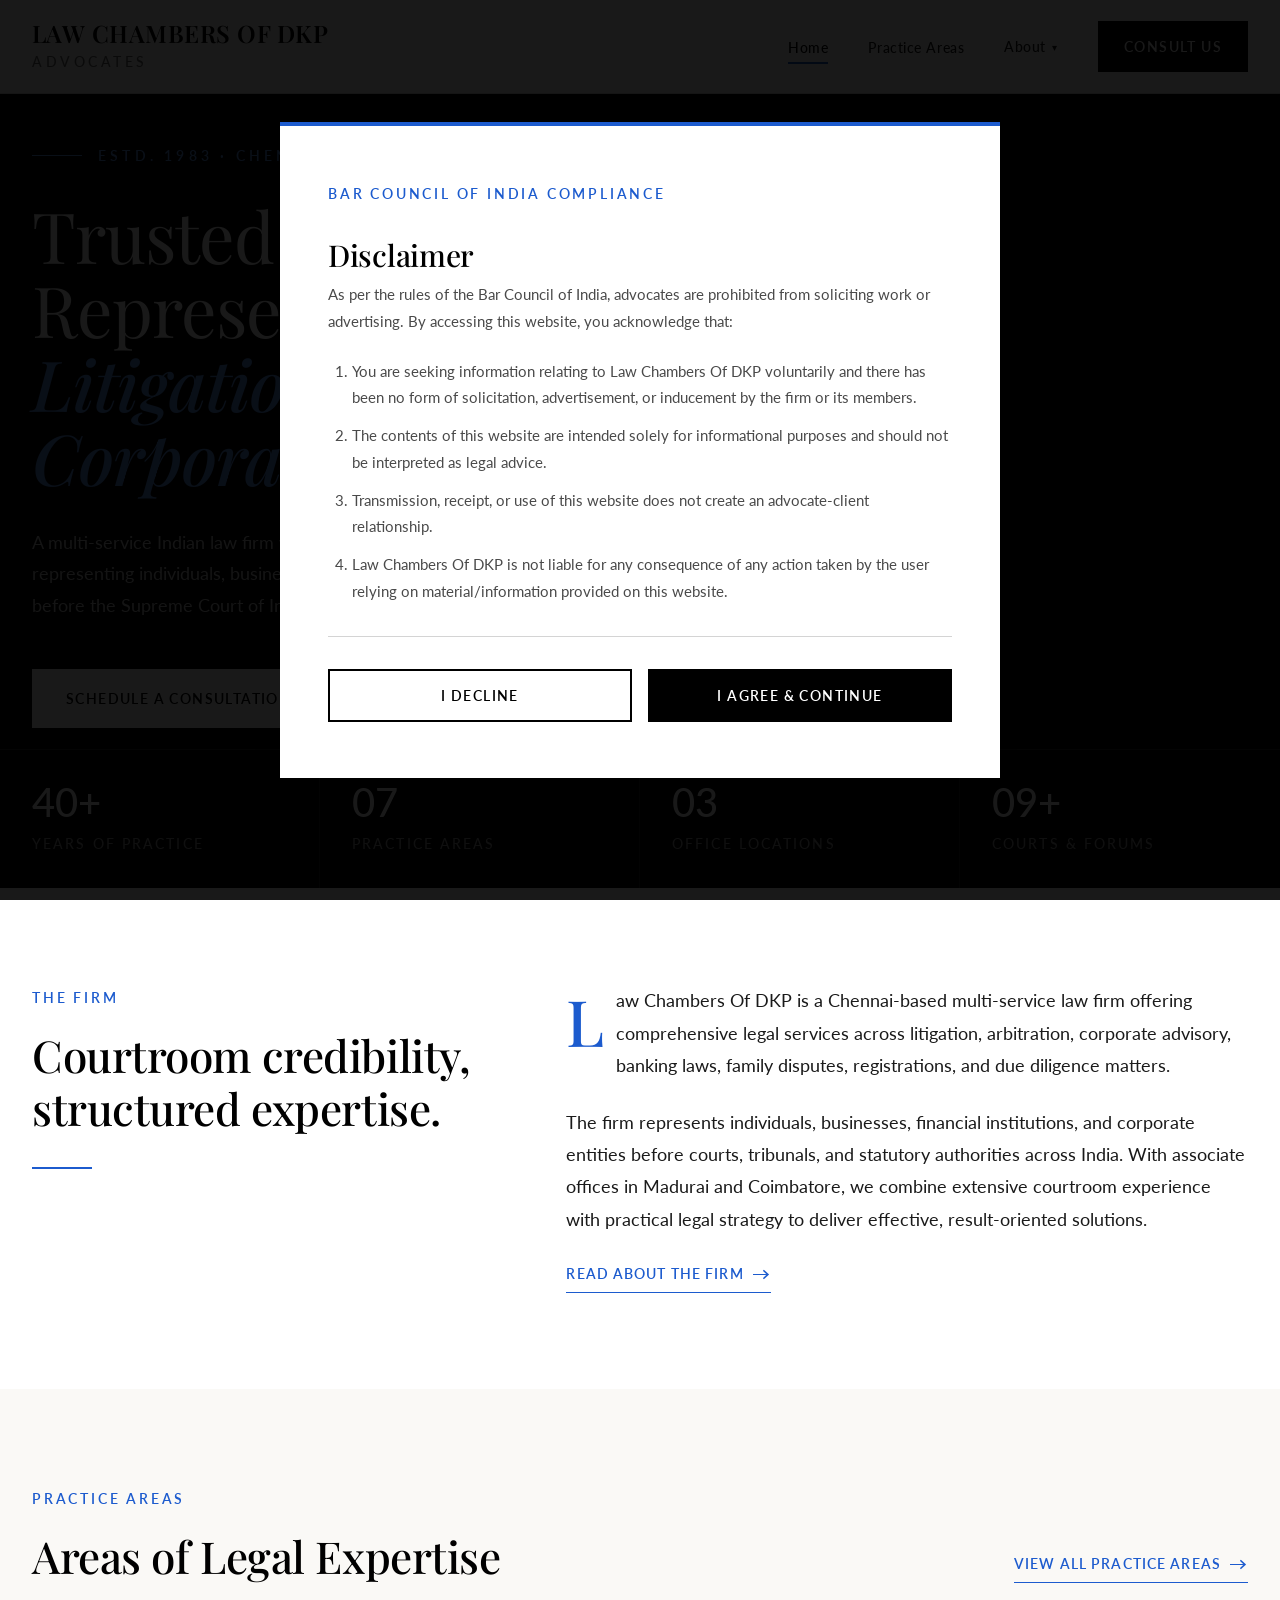
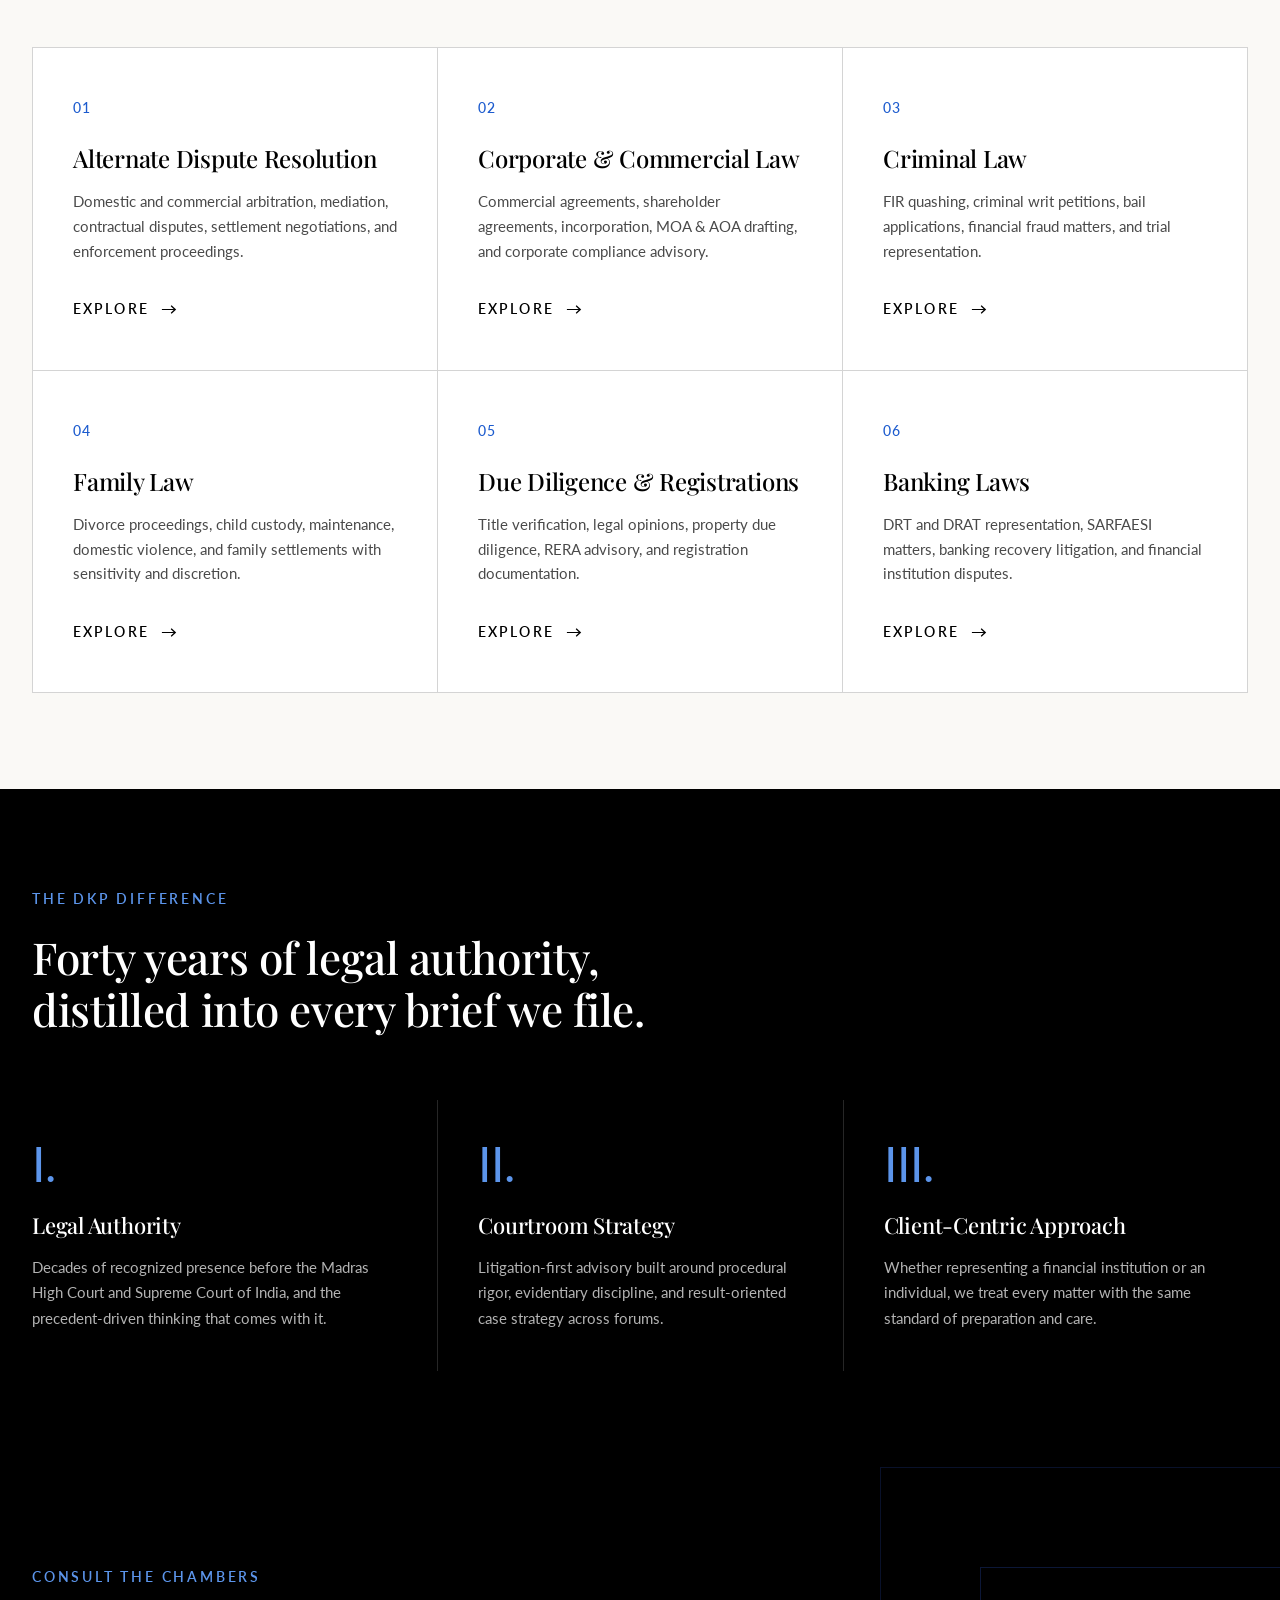
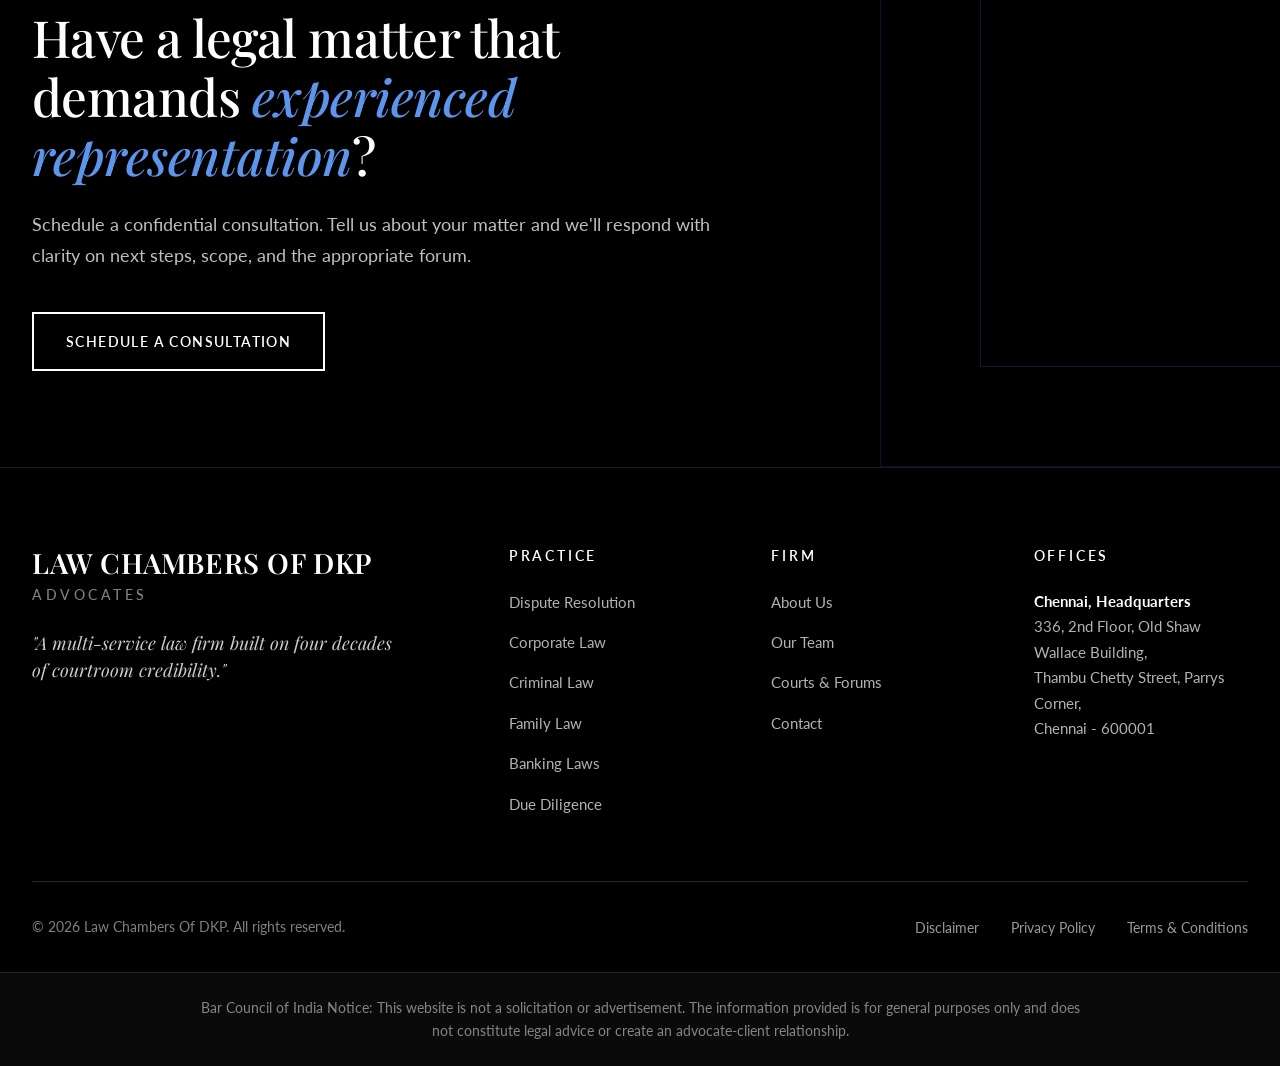
==== website/index.html @ 6772681c "Initial commit: Law Chambers of DKP website Static multi-page site (Royal Blue theme), fully respons" ====
<!DOCTYPE html>
<html lang="en">
<head>
  <meta charset="UTF-8" />
  <meta name="viewport" content="width=device-width, initial-scale=1.0" />
  <title>Law Chambers Of DKP | Trusted Legal Representation Across India</title>
  <meta name="description" content="Law Chambers Of DKP is a Chennai-based multi-service law firm providing strategic legal representation across litigation, arbitration, corporate advisory, criminal, banking, and family law matters." />
  <meta name="keywords" content="law firm in Chennai, arbitration lawyers Chennai, corporate lawyers Chennai, criminal advocates Chennai, banking law firm Tamil Nadu, due diligence lawyers Chennai" />

  <link rel="preconnect" href="https://fonts.googleapis.com" />
  <link rel="preconnect" href="https://fonts.gstatic.com" crossorigin />
  <link href="https://fonts.googleapis.com/css2?family=Playfair+Display:ital,wght@0,400;0,500;0,600;0,700;0,800;0,900;1,400;1,500;1,600&family=Lato:ital,wght@0,300;0,400;0,700;0,900;1,400&display=swap" rel="stylesheet" />

  <link rel="stylesheet" href="assets/css/styles.css" />
</head>
<body>

  <!-- ===== DISCLAIMER MODAL ===== -->
  <div class="disclaimer-overlay">
    <div class="disclaimer-modal">
      <div class="disclaimer-modal-subtitle">Bar Council of India Compliance</div>
      <h2>Disclaimer</h2>
      <p>As per the rules of the Bar Council of India, advocates are prohibited from soliciting work or advertising. By accessing this website, you acknowledge that:</p>
      <ol>
        <li>You are seeking information relating to Law Chambers Of DKP voluntarily and there has been no form of solicitation, advertisement, or inducement by the firm or its members.</li>
        <li>The contents of this website are intended solely for informational purposes and should not be interpreted as legal advice.</li>
        <li>Transmission, receipt, or use of this website does not create an advocate-client relationship.</li>
        <li>Law Chambers Of DKP is not liable for any consequence of any action taken by the user relying on material/information provided on this website.</li>
      </ol>
      <div class="disclaimer-actions">
        <button type="button" class="btn btn-outline disclaimer-decline">I Decline</button>
        <button type="button" class="btn disclaimer-accept">I Agree & Continue</button>
      </div>
    </div>
  </div>

  <!-- ===== HEADER ===== -->
  <header class="site-header">
    <nav class="nav-container">
      <a href="index.html" class="logo">
        <span class="logo-mark">Law Chambers Of DKP</span>
        <span class="logo-sub">Advocates</span>
      </a>
      <button class="menu-toggle" aria-label="Toggle menu">
        <span></span><span></span><span></span>
      </button>
      <ul class="nav-menu">
        <li><a href="index.html" class="nav-link">Home</a></li>
        <li><a href="practice-areas.html" class="nav-link">Practice Areas</a></li>
        <li class="nav-dropdown">
          <button type="button" class="nav-link nav-dropdown-toggle" aria-expanded="false" aria-haspopup="true">About <span class="nav-caret" aria-hidden="true">&#9662;</span></button>
          <ul class="nav-dropdown-menu">
            <li><a href="about.html" class="nav-dropdown-link">About the Firm</a></li>
            <li><a href="team.html" class="nav-dropdown-link">Our Team</a></li>
            <li><a href="courts.html" class="nav-dropdown-link">Courts &amp; Forums</a></li>
          </ul>
        </li>
        <!-- Insights temporarily hidden: <li><a href="insights.html" class="nav-link">Insights</a></li> -->
        <li><a href="contact.html" class="btn nav-cta">Consult Us</a></li>
      </ul>
    </nav>
  </header>

  <!-- ===== HERO ===== -->
  <section class="hero">
    <div class="hero-bg"></div>
    <div class="container">
      <div class="hero-content">
        <div class="hero-eyebrow">Estd. 1983 · Chennai</div>
        <h1>Trusted Legal Representation Across <em>Litigation, Arbitration & Corporate Advisory</em></h1>
        <p class="hero-description">
          A multi-service Indian law firm with four decades of courtroom credibility, representing individuals, businesses, financial institutions, and corporate entities before the Supreme Court of India, High Courts, Tribunals, and District Courts.
        </p>
        <div class="hero-ctas">
          <a href="contact.html" class="btn">Schedule a Consultation</a>
          <a href="practice-areas.html" class="btn btn-outline-light">Explore Practice Areas</a>
        </div>
      </div>
    </div>
    <div class="hero-stats">
      <div class="hero-stats-grid">
        <div class="stat">
          <span class="stat-number">40<span class="accent">+</span></span>
          <span class="stat-label">Years of Practice</span>
        </div>
        <div class="stat">
          <span class="stat-number">07</span>
          <span class="stat-label">Practice Areas</span>
        </div>
        <div class="stat">
          <span class="stat-number">03</span>
          <span class="stat-label">Office Locations</span>
        </div>
        <div class="stat">
          <span class="stat-number">09<span class="accent">+</span></span>
          <span class="stat-label">Courts & Forums</span>
        </div>
      </div>
    </div>
  </section>

  <!-- ===== FIRM INTRODUCTION ===== -->
  <section class="intro">
    <div class="container">
      <div class="intro-grid">
        <div class="intro-label">
          <span class="eyebrow">The Firm</span>
          <h2 class="section-title">Courtroom credibility, structured expertise.</h2>
          <div class="divider"></div>
        </div>
        <div class="intro-body reveal">
          <p>Law Chambers Of DKP is a Chennai-based multi-service law firm offering comprehensive legal services across litigation, arbitration, corporate advisory, banking laws, family disputes, registrations, and due diligence matters.</p>
          <p>The firm represents individuals, businesses, financial institutions, and corporate entities before courts, tribunals, and statutory authorities across India. With associate offices in Madurai and Coimbatore, we combine extensive courtroom experience with practical legal strategy to deliver effective, result-oriented solutions.</p>
          <a href="about.html" class="btn-link">Read About the Firm</a>
        </div>
      </div>
    </div>
  </section>

  <!-- ===== PRACTICE AREAS ===== -->
  <section class="practice-areas" id="practice-areas">
    <div class="container">
      <div style="display: flex; justify-content: space-between; align-items: flex-end; margin-bottom: 4rem; flex-wrap: wrap; gap: 2rem;">
        <div>
          <span class="eyebrow">Practice Areas</span>
          <h2 class="section-title mb-0">Areas of Legal Expertise</h2>
        </div>
        <a href="practice-areas.html" class="btn-link">View All Practice Areas</a>
      </div>

      <div class="practice-grid reveal">
        <a href="practice-areas.html#adr" class="practice-card">
          <span class="practice-number">01</span>
          <h3>Alternate Dispute Resolution</h3>
          <p>Domestic and commercial arbitration, mediation, contractual disputes, settlement negotiations, and enforcement proceedings.</p>
          <span class="practice-arrow">Explore</span>
        </a>
        <a href="practice-areas.html#corporate" class="practice-card">
          <span class="practice-number">02</span>
          <h3>Corporate & Commercial Law</h3>
          <p>Commercial agreements, shareholder agreements, incorporation, MOA & AOA drafting, and corporate compliance advisory.</p>
          <span class="practice-arrow">Explore</span>
        </a>
        <a href="practice-areas.html#criminal" class="practice-card">
          <span class="practice-number">03</span>
          <h3>Criminal Law</h3>
          <p>FIR quashing, criminal writ petitions, bail applications, financial fraud matters, and trial representation.</p>
          <span class="practice-arrow">Explore</span>
        </a>
        <a href="practice-areas.html#family" class="practice-card">
          <span class="practice-number">04</span>
          <h3>Family Law</h3>
          <p>Divorce proceedings, child custody, maintenance, domestic violence, and family settlements with sensitivity and discretion.</p>
          <span class="practice-arrow">Explore</span>
        </a>
        <a href="practice-areas.html#due-diligence" class="practice-card">
          <span class="practice-number">05</span>
          <h3>Due Diligence & Registrations</h3>
          <p>Title verification, legal opinions, property due diligence, RERA advisory, and registration documentation.</p>
          <span class="practice-arrow">Explore</span>
        </a>
        <a href="practice-areas.html#banking" class="practice-card">
          <span class="practice-number">06</span>
          <h3>Banking Laws</h3>
          <p>DRT and DRAT representation, SARFAESI matters, banking recovery litigation, and financial institution disputes.</p>
          <span class="practice-arrow">Explore</span>
        </a>
      </div>
    </div>
  </section>

  <!-- ===== VALUES / WHY CHOOSE US ===== -->
  <section class="values">
    <div class="container">
      <div style="max-width: 720px;">
        <span class="eyebrow" style="color: var(--color-royal-blue-light);">The DKP Difference</span>
        <h2 class="section-title">Forty years of legal authority, distilled into every brief we file.</h2>
      </div>
      <div class="values-grid reveal">
        <div class="value-card">
          <div class="value-number">I.</div>
          <h3>Legal Authority</h3>
          <p>Decades of recognized presence before the Madras High Court and Supreme Court of India, and the precedent-driven thinking that comes with it.</p>
        </div>
        <div class="value-card">
          <div class="value-number">II.</div>
          <h3>Courtroom Strategy</h3>
          <p>Litigation-first advisory built around procedural rigor, evidentiary discipline, and result-oriented case strategy across forums.</p>
        </div>
        <div class="value-card">
          <div class="value-number">III.</div>
          <h3>Client-Centric Approach</h3>
          <p>Whether representing a financial institution or an individual, we treat every matter with the same standard of preparation and care.</p>
        </div>
      </div>
    </div>
  </section>

  <!-- ===== INSIGHTS PREVIEW — TEMPORARILY HIDDEN (restore by removing the comment wrapper below) ===== -->
  <!--
  <section class="section-light">
    <div class="container">
      <div style="display: flex; justify-content: space-between; align-items: flex-end; margin-bottom: 4rem; flex-wrap: wrap; gap: 2rem;">
        <div>
          <span class="eyebrow">Insights</span>
          <h2 class="section-title mb-0">Recent Legal Commentary</h2>
        </div>
        <a href="insights.html" class="btn-link">View All Articles</a>
      </div>

      <div class="insights-grid reveal">
        <a href="insights.html" class="article-card no-cta">
          <div class="article-image" style="background-image: linear-gradient(135deg, rgba(0,0,0,0.5), rgba(30,58,138,0.4)), url('https://images.unsplash.com/photo-1450101499163-c8848c66ca85?q=80&w=2070&auto=format&fit=crop');">
            <span class="article-category">Arbitration</span>
          </div>
          <div class="article-content">
            <h3>Understanding Arbitration Proceedings in India</h3>
            <p class="article-excerpt">A practical breakdown of how domestic and commercial arbitration proceedings flow under the Arbitration and Conciliation Act.</p>
          </div>
        </a>
        <a href="insights.html" class="article-card no-cta">
          <div class="article-image" style="background-image: linear-gradient(135deg, rgba(0,0,0,0.5), rgba(30,58,138,0.4)), url('https://images.unsplash.com/photo-1560520653-9e0e4c89eb11?q=80&w=2070&auto=format&fit=crop');">
            <span class="article-category">Property Law</span>
          </div>
          <div class="article-content">
            <h3>Key Legal Checks Before Purchasing Property</h3>
            <p class="article-excerpt">Title verification, encumbrance certificates, RERA disclosures, the legal due diligence every buyer in India should insist on.</p>
          </div>
        </a>
        <a href="insights.html" class="article-card no-cta">
          <div class="article-image" style="background-image: linear-gradient(135deg, rgba(0,0,0,0.5), rgba(30,58,138,0.4)), url('https://images.unsplash.com/photo-1554224155-6726b3ff858f?q=80&w=2070&auto=format&fit=crop');">
            <span class="article-category">Criminal Law</span>
          </div>
          <div class="article-content">
            <h3>Cheque Bounce Proceedings Under Section 138</h3>
            <p class="article-excerpt">What complainants and accused must know about notice timelines, jurisdiction, and the evidentiary standard in cheque dishonour cases.</p>
          </div>
        </a>
      </div>
    </div>
  </section>
  -->

  <!-- ===== CTA BANNER ===== -->
  <section class="cta-banner">
    <div class="container">
      <div class="cta-content">
        <span class="eyebrow" style="color: var(--color-royal-blue-light);">Consult The Chambers</span>
        <h2>Have a legal matter that demands <em>experienced representation</em>?</h2>
        <p>Schedule a confidential consultation. Tell us about your matter and we'll respond with clarity on next steps, scope, and the appropriate forum.</p>
        <a href="contact.html" class="btn btn-outline-light">Schedule a Consultation</a>
      </div>
    </div>
  </section>

  <!-- ===== FOOTER ===== -->
  <footer class="site-footer">
    <div class="container">
      <div class="footer-grid">
        <div class="footer-brand">
          <div class="logo-mark">Law Chambers Of DKP</div>
          <div class="logo-sub">Advocates</div>
          <p class="footer-tagline">"A multi-service law firm built on four decades of courtroom credibility."</p>
        </div>
        <div class="footer-col">
          <h5>Practice</h5>
          <ul class="footer-list">
            <li><a href="practice-areas.html#adr">Dispute Resolution</a></li>
            <li><a href="practice-areas.html#corporate">Corporate Law</a></li>
            <li><a href="practice-areas.html#criminal">Criminal Law</a></li>
            <li><a href="practice-areas.html#family">Family Law</a></li>
            <li><a href="practice-areas.html#banking">Banking Laws</a></li>
            <li><a href="practice-areas.html#due-diligence">Due Diligence</a></li>
          </ul>
        </div>
        <div class="footer-col">
          <h5>Firm</h5>
          <ul class="footer-list">
            <li><a href="about.html">About Us</a></li>
            <li><a href="team.html">Our Team</a></li>
            <li><a href="courts.html">Courts & Forums</a></li>
            <!-- Insights temporarily hidden: <li><a href="insights.html">Insights</a></li> -->
            <li><a href="contact.html">Contact</a></li>
          </ul>
        </div>
        <div class="footer-col">
          <h5>Offices</h5>
          <ul class="footer-list">
            <li style="color: rgba(255,255,255,0.7); line-height: 1.7; font-size: 0.9375rem;">
              <strong style="color: var(--color-white);">Chennai, Headquarters</strong><br />
              336, 2nd Floor, Old Shaw Wallace Building,<br />
              Thambu Chetty Street, Parrys Corner,<br />
              Chennai - 600001
            </li>
          </ul>
        </div>
      </div>

      <div class="footer-bottom">
        <p class="footer-copyright">© 2026 Law Chambers Of DKP. All rights reserved.</p>
        <ul class="footer-legal-links">
          <li><a href="#disclaimer">Disclaimer</a></li>
          <li><a href="#privacy">Privacy Policy</a></li>
          <li><a href="#terms">Terms & Conditions</a></li>
        </ul>
      </div>
    </div>

    <div class="disclaimer-banner">
      <div class="container">
        <p class="disclaimer-text">
          Bar Council of India Notice: This website is not a solicitation or advertisement. The information provided is for general purposes only and does not constitute legal advice or create an advocate-client relationship.
        </p>
      </div>
    </div>
  </footer>

  <script src="assets/js/main.js"></script>
</body>
</html>
---- website/assets/css/styles.css ----
/* ============================================
   LAW CHAMBERS OF DKP — Stylesheet
   Black primary | Royal Blue accent
   Serif display | Sans-serif body
   No rounded corners — rigid, elegant, bold
   ============================================ */

/* ---------- Reset & Base ---------- */
*,
*::before,
*::after {
  margin: 0;
  padding: 0;
  box-sizing: border-box;
}

:root {
  --color-black: #000000;
  --color-off-black: #0a0a0a;
  --color-dark: #1a1a1a;
  --color-charcoal: #2a2a2a;
  --color-gray-dark: #4a4a4a;
  --color-gray: #6b6b6b;
  --color-gray-light: #999999;
  --color-line: #d4d4d4;
  --color-bg-light: #f5f5f3;
  --color-bg-cream: #faf9f6;
  --color-white: #ffffff;
  /* Accent: royal blue on light backgrounds (default) */
  --color-royal-blue: hsl(219, 76%, 46%);
  --color-royal-blue-hover: hsl(219, 76%, 37%);
  /* Accent variant for dark backgrounds */
  --color-royal-blue-light: hsl(216, 78%, 64%);

  --font-serif: 'Playfair Display', serif;
  --font-sans: 'Lato', sans-serif;

  --max-width: 1280px;
  --max-width-narrow: 960px;

  --transition: 0.3s cubic-bezier(0.4, 0, 0.2, 1);
}

/* On dark backgrounds, the accent resolves to the lighter blue automatically */
.hero,
.section-dark,
.cta-banner,
.site-footer {
  --color-royal-blue: hsl(216, 78%, 64%);
  --color-royal-blue-hover: hsl(216, 78%, 56%);
}

html {
  scroll-behavior: smooth;
  font-size: 16px;
}

body {
  font-family: var(--font-sans);
  font-size: 1rem;
  line-height: 1.65;
  color: var(--color-dark);
  background-color: var(--color-white);
  -webkit-font-smoothing: antialiased;
  -moz-osx-font-smoothing: grayscale;
  overflow-x: hidden;
}

/* ---------- Typography ---------- */
h1, h2, h3, h4, h5, h6 {
  font-family: var(--font-serif);
  font-weight: 500;
  line-height: 1.2;
  color: var(--color-black);
  letter-spacing: -0.01em;
}

h1 { font-size: clamp(2.5rem, 5vw, 4.5rem); font-weight: 500; }
h2 { font-size: clamp(2rem, 3.5vw, 3rem); }
h3 { font-size: clamp(1.5rem, 2.5vw, 2rem); }
h4 { font-size: 1.5rem; }
h5 { font-size: 1.25rem; }
h6 { font-size: 1.1rem; }

p {
  font-family: var(--font-sans);
  font-size: 1rem;
  line-height: 1.75;
  color: var(--color-gray-dark);
}

a {
  color: var(--color-royal-blue);
  text-decoration: none;
  transition: color var(--transition);
}

a:hover {
  color: var(--color-royal-blue-hover);
  text-decoration: underline;
  text-underline-offset: 4px;
  text-decoration-thickness: 1px;
}

.eyebrow {
  font-family: var(--font-sans);
  font-size: 0.875rem;
  font-weight: 600;
  letter-spacing: 0.2em;
  text-transform: uppercase;
  color: var(--color-royal-blue);
  margin-bottom: 1.25rem;
  display: inline-block;
}

.section-title {
  font-family: var(--font-serif);
  font-size: clamp(2rem, 3.5vw, 2.75rem);
  font-weight: 500;
  margin-bottom: 1rem;
  color: var(--color-black);
}

.section-subtitle {
  font-size: 1.0625rem;
  color: var(--color-gray-dark);
  max-width: 720px;
  margin-bottom: 3.5rem;
  line-height: 1.7;
}

/* ---------- Layout ---------- */
.container {
  width: 100%;
  max-width: var(--max-width);
  margin: 0 auto;
  padding: 0 2rem;
}

.container-narrow {
  max-width: var(--max-width-narrow);
}

section {
  padding: 6rem 0;
}

.section-dark {
  background-color: var(--color-black);
  color: var(--color-white);
}

.section-dark h1,
.section-dark h2,
.section-dark h3,
.section-dark h4 {
  color: var(--color-white);
}

.section-dark p {
  color: rgba(255, 255, 255, 0.75);
}

.section-light {
  background-color: var(--color-bg-cream);
}

/* ---------- Buttons ---------- */
.btn {
  display: inline-block;
  padding: 1rem 2rem;
  font-family: var(--font-sans);
  font-size: 0.875rem;
  font-weight: 600;
  letter-spacing: 0.1em;
  text-transform: uppercase;
  text-decoration: none;
  cursor: pointer;
  border: 2px solid var(--color-black);
  background-color: var(--color-black);
  color: var(--color-white);
  transition: all var(--transition);
  border-radius: 0;
}

.btn:hover {
  background-color: var(--color-charcoal);
  border-color: var(--color-charcoal);
  text-decoration: none;
  color: var(--color-white);
  transform: translateY(-2px);
}

.btn-outline {
  background-color: transparent;
  color: var(--color-black);
  border: 2px solid var(--color-black);
}

.btn-outline:hover {
  background-color: var(--color-black);
  color: var(--color-white);
}

.btn-outline-light {
  background-color: transparent;
  color: var(--color-white);
  border: 2px solid var(--color-white);
}

.btn-outline-light:hover {
  background-color: var(--color-white);
  color: var(--color-black);
}

.btn-link {
  display: inline-flex;
  align-items: center;
  gap: 0.5rem;
  color: var(--color-royal-blue);
  font-family: var(--font-sans);
  font-size: 0.875rem;
  font-weight: 600;
  letter-spacing: 0.08em;
  text-transform: uppercase;
  text-decoration: none;
  border-bottom: 1px solid var(--color-royal-blue);
  padding-bottom: 4px;
  transition: all var(--transition);
}

.btn-link:hover {
  color: var(--color-royal-blue-hover);
  border-color: var(--color-royal-blue-hover);
  text-decoration: none;
  gap: 0.875rem;
}

.btn-link::after {
  content: '→';
  font-size: 1.1rem;
  transition: transform var(--transition);
}

.btn-link:hover::after {
  transform: translateX(4px);
}

/* ---------- Header / Navigation ---------- */
.site-header {
  position: fixed;
  top: 0;
  left: 0;
  width: 100%;
  background-color: var(--color-white);
  border-bottom: 1px solid var(--color-line);
  z-index: 1000;
  transition: all var(--transition);
}

.site-header.scrolled {
  box-shadow: 0 1px 20px rgba(0, 0, 0, 0.06);
}

.nav-container {
  display: flex;
  justify-content: space-between;
  align-items: center;
  padding: 1.25rem 2rem;
  max-width: var(--max-width);
  margin: 0 auto;
}

.logo {
  display: flex;
  flex-direction: column;
  text-decoration: none;
}

.logo-mark {
  font-family: var(--font-serif);
  font-size: 1.5rem;
  font-weight: 600;
  color: var(--color-black);
  letter-spacing: 0.02em;
  line-height: 1.1;
  text-transform: uppercase;
}

.logo-sub {
  font-family: var(--font-sans);
  font-size: 0.875rem;
  font-weight: 500;
  letter-spacing: 0.25em;
  text-transform: uppercase;
  color: var(--color-gray);
  margin-top: 0.25rem;
}

.logo:hover {
  text-decoration: none;
}

.nav-menu {
  display: flex;
  list-style: none;
  gap: 2.5rem;
  align-items: center;
}

.nav-link {
  font-family: var(--font-sans);
  font-size: 0.875rem;
  font-weight: 500;
  color: var(--color-dark);
  letter-spacing: 0.04em;
  text-decoration: none;
  padding: 0.5rem 0;
  position: relative;
  transition: color var(--transition);
}

.nav-link::after {
  content: '';
  position: absolute;
  bottom: 0;
  left: 0;
  width: 0;
  height: 2px;
  background-color: var(--color-royal-blue);
  transition: width var(--transition);
}

.nav-link:hover,
.nav-link.active {
  color: var(--color-black);
  text-decoration: none;
}

.nav-link:hover::after,
.nav-link.active::after {
  width: 100%;
}

.nav-cta {
  padding: 0.75rem 1.5rem !important;
  font-size: 0.875rem !important;
  letter-spacing: 0.1em !important;
}

/* ---------- Nav Dropdown ---------- */
.nav-dropdown {
  position: relative;
}

.nav-dropdown-toggle {
  font-family: var(--font-sans);
  background: none;
  border: none;
  cursor: pointer;
  display: inline-flex;
  align-items: center;
  gap: 0.4rem;
}

.nav-caret {
  font-size: 0.7em;
  transition: transform var(--transition);
}

.nav-dropdown:hover .nav-caret,
.nav-dropdown.open .nav-caret {
  transform: rotate(180deg);
}

.nav-dropdown-menu {
  list-style: none;
  position: absolute;
  top: calc(100% + 0.75rem);
  left: 50%;
  transform: translateX(-50%) translateY(8px);
  min-width: 220px;
  background-color: var(--color-white);
  border: 1px solid var(--color-line);
  box-shadow: 0 16px 40px rgba(0, 0, 0, 0.1);
  padding: 0.5rem 0;
  opacity: 0;
  visibility: hidden;
  transition: opacity var(--transition), transform var(--transition), visibility var(--transition);
  z-index: 1001;
}

.nav-dropdown:hover .nav-dropdown-menu,
.nav-dropdown:focus-within .nav-dropdown-menu {
  opacity: 1;
  visibility: visible;
  transform: translateX(-50%) translateY(0);
}

.nav-dropdown-link {
  display: block;
  font-family: var(--font-sans);
  font-size: 0.875rem;
  font-weight: 500;
  color: var(--color-dark);
  letter-spacing: 0.04em;
  text-decoration: none;
  padding: 0.75rem 1.5rem;
  white-space: nowrap;
  transition: background-color var(--transition), color var(--transition);
}

.nav-dropdown-link:hover,
.nav-dropdown-link.active {
  background-color: var(--color-bg-cream);
  color: var(--color-black);
  text-decoration: none;
}

.nav-dropdown-link.active {
  font-weight: 700;
}

.menu-toggle {
  display: none;
  background: none;
  border: none;
  cursor: pointer;
  width: 32px;
  height: 32px;
  flex-direction: column;
  justify-content: center;
  gap: 6px;
  padding: 0;
}

.menu-toggle span {
  display: block;
  width: 24px;
  height: 2px;
  background-color: var(--color-black);
  transition: all var(--transition);
}

.menu-toggle.open span:nth-child(1) {
  transform: translateY(8px) rotate(45deg);
}
.menu-toggle.open span:nth-child(2) {
  opacity: 0;
}
.menu-toggle.open span:nth-child(3) {
  transform: translateY(-8px) rotate(-45deg);
}

/* ---------- Hero Section ---------- */
.hero {
  position: relative;
  min-height: 92vh;
  display: flex;
  align-items: center;
  background-color: var(--color-black);
  color: var(--color-white);
  overflow: hidden;
  padding-top: 80px;
}

.hero-bg {
  position: absolute;
  inset: 0;
  background:
    linear-gradient(135deg, rgba(0, 0, 0, 0.85) 0%, rgba(0, 0, 0, 0.65) 100%),
    url('https://images.unsplash.com/photo-1589994965851-a8f479c573a9?q=80&w=2070&auto=format&fit=crop') center/cover;
  z-index: 0;
}

.hero-bg::after {
  content: '';
  position: absolute;
  inset: 0;
  background: linear-gradient(to bottom, transparent 0%, rgba(0, 0, 0, 0.6) 100%);
}

.hero-content {
  position: relative;
  z-index: 2;
  max-width: 900px;
  padding: 4rem 0;
}

.hero-eyebrow {
  font-family: var(--font-sans);
  font-size: 0.875rem;
  font-weight: 600;
  letter-spacing: 0.3em;
  text-transform: uppercase;
  color: var(--color-royal-blue-light);
  margin-bottom: 2rem;
  display: flex;
  align-items: center;
  gap: 1rem;
}

.hero-eyebrow::before {
  content: '';
  width: 50px;
  height: 1px;
  background-color: var(--color-royal-blue-light);
}

.hero h1 {
  font-family: var(--font-serif);
  font-size: clamp(2.5rem, 5.5vw, 5rem);
  font-weight: 400;
  color: var(--color-white);
  line-height: 1.05;
  margin-bottom: 2rem;
  letter-spacing: -0.015em;
}

.hero h1 em {
  font-style: italic;
  color: var(--color-royal-blue-light);
  font-weight: 500;
}

.hero-description {
  font-size: 1.125rem;
  line-height: 1.75;
  color: rgba(255, 255, 255, 0.8);
  margin-bottom: 3rem;
  max-width: 680px;
}

.hero-ctas {
  display: flex;
  gap: 1.25rem;
  flex-wrap: wrap;
}

.hero-ctas .btn {
  background-color: var(--color-white);
  color: var(--color-black);
  border-color: var(--color-white);
}

.hero-ctas .btn:hover {
  /* Use the deeper blue (not the dark-bg light variant) so white label keeps AA contrast (6.11:1) */
  background-color: hsl(219, 76%, 46%);
  border-color: hsl(219, 76%, 46%);
  color: var(--color-white);
}

.hero-stats {
  position: absolute;
  bottom: 0;
  left: 0;
  right: 0;
  z-index: 3;
  background-color: rgba(0, 0, 0, 0.7);
  border-top: 1px solid rgba(255, 255, 255, 0.15);
  backdrop-filter: blur(8px);
}

.hero-stats-grid {
  display: grid;
  grid-template-columns: repeat(4, 1fr);
  max-width: var(--max-width);
  margin: 0 auto;
}

.stat {
  padding: 2rem 2rem;
  border-right: 1px solid rgba(255, 255, 255, 0.15);
  text-align: left;
}

.stat:last-child {
  border-right: none;
}

.stat-number {
  font-family: var(--font-sans);
  font-size: 2.5rem;
  font-weight: 500;
  color: var(--color-white);
  line-height: 1;
  margin-bottom: 0.5rem;
  display: block;
}

.stat-number .accent {
  color: inherit;
}

.stat-label {
  font-family: var(--font-sans);
  font-size: 0.875rem;
  font-weight: 500;
  letter-spacing: 0.15em;
  text-transform: uppercase;
  color: rgba(255, 255, 255, 0.6);
}

/* ---------- Page Hero (interior pages) ---------- */
.page-hero {
  background-color: var(--color-black);
  color: var(--color-white);
  padding: 10rem 0 5rem;
  position: relative;
  overflow: hidden;
}

.page-hero::before {
  content: '';
  position: absolute;
  top: 0;
  right: 0;
  width: 50%;
  height: 100%;
  background: linear-gradient(135deg, transparent 0%, rgba(30, 58, 138, 0.15) 100%);
  z-index: 0;
}

.page-hero .container {
  position: relative;
  z-index: 1;
}

.page-hero h1 {
  color: var(--color-white);
  font-size: clamp(2.5rem, 4.5vw, 4rem);
  font-weight: 400;
  margin-bottom: 1.5rem;
  max-width: 800px;
}

.page-hero-description {
  font-size: 1.125rem;
  color: rgba(255, 255, 255, 0.75);
  max-width: 720px;
  line-height: 1.7;
}

.breadcrumb {
  font-size: 0.875rem;
  font-weight: 500;
  letter-spacing: 0.15em;
  text-transform: uppercase;
  color: var(--color-royal-blue-light);
  margin-bottom: 2rem;
  display: flex;
  align-items: center;
  gap: 0.75rem;
}

.breadcrumb a {
  color: rgba(255, 255, 255, 0.6);
}

.breadcrumb a:hover {
  color: var(--color-white);
  text-decoration: none;
}

.breadcrumb-separator {
  color: rgba(255, 255, 255, 0.3);
}

/* ---------- Intro Section ---------- */
.intro {
  padding: 6rem 0;
  background-color: var(--color-white);
}

.intro-grid {
  display: grid;
  grid-template-columns: 1fr 1.5fr;
  gap: 5rem;
  align-items: start;
}

.intro-label {
  position: sticky;
  top: 120px;
}

.intro-body p {
  font-size: 1.125rem;
  line-height: 1.8;
  margin-bottom: 1.5rem;
  color: var(--color-dark);
}

.intro-body p:first-child::first-letter {
  font-family: var(--font-serif);
  font-size: 4rem;
  float: left;
  line-height: 0.9;
  margin: 0.5rem 0.75rem 0 0;
  color: var(--color-royal-blue);
  font-weight: 500;
}

/* ---------- Practice Areas Section ---------- */
.practice-areas {
  background-color: var(--color-bg-cream);
}

.practice-grid {
  display: grid;
  grid-template-columns: repeat(3, 1fr);
  gap: 1px;
  background-color: var(--color-line);
  border: 1px solid var(--color-line);
}

.practice-card {
  background-color: var(--color-white);
  padding: 3rem 2.5rem;
  transition: all var(--transition);
  position: relative;
  text-decoration: none;
  color: inherit;
  display: flex;
  flex-direction: column;
  min-height: 320px;
}

.practice-card:hover {
  background-color: var(--color-black);
  color: var(--color-white);
  text-decoration: none;
  transform: translateY(-4px);
}

.practice-card:hover .practice-icon,
.practice-card:hover h3,
.practice-card:hover p {
  color: var(--color-white);
}

.practice-card:hover .practice-number {
  color: var(--color-royal-blue-light);
}

.practice-card:hover .practice-arrow {
  color: var(--color-royal-blue-light);
  transform: translateX(8px);
}

.practice-number {
  font-family: var(--font-sans);
  font-size: 0.875rem;
  font-weight: 500;
  color: var(--color-royal-blue);
  margin-bottom: 1.5rem;
  letter-spacing: 0.1em;
  transition: color var(--transition);
}

.practice-card h3 {
  font-family: var(--font-serif);
  font-size: 1.5rem;
  font-weight: 500;
  color: var(--color-black);
  margin-bottom: 1rem;
  line-height: 1.25;
  transition: color var(--transition);
}

.practice-card p {
  font-size: 0.9375rem;
  color: var(--color-gray-dark);
  line-height: 1.65;
  margin-bottom: 2rem;
  transition: color var(--transition);
  flex-grow: 1;
}

.practice-arrow {
  font-family: var(--font-sans);
  font-size: 0.875rem;
  font-weight: 600;
  letter-spacing: 0.15em;
  text-transform: uppercase;
  color: var(--color-black);
  display: flex;
  align-items: center;
  gap: 0.75rem;
  transition: all var(--transition);
}

.practice-arrow::after {
  content: '→';
  font-size: 1rem;
}

/* ---------- Practice Detail Sections ---------- */
.practice-detail {
  padding: 5rem 0;
  border-bottom: 1px solid var(--color-line);
}

.practice-detail:last-child {
  border-bottom: none;
}

.practice-detail-grid {
  display: grid;
  grid-template-columns: 1fr 2fr;
  gap: 5rem;
}

.practice-detail-header {
  position: sticky;
  top: 120px;
}

.practice-detail-number {
  font-family: var(--font-sans);
  font-size: 0.875rem;
  font-weight: 500;
  letter-spacing: 0.15em;
  color: var(--color-royal-blue);
  margin-bottom: 1rem;
}

.practice-detail h2 {
  font-size: 2.25rem;
  margin-bottom: 1.5rem;
}

.services-list {
  list-style: none;
  padding: 0;
  display: grid;
  grid-template-columns: repeat(2, 1fr);
  gap: 0;
  border-top: 1px solid var(--color-line);
}

.services-list li {
  padding: 1.25rem 1.5rem 1.25rem 0;
  border-bottom: 1px solid var(--color-line);
  font-size: 1rem;
  color: var(--color-dark);
  display: flex;
  align-items: center;
  gap: 1rem;
  position: relative;
  transition: all var(--transition);
}

.services-list li:nth-child(odd) {
  padding-right: 2rem;
  border-right: 1px solid var(--color-line);
  padding-left: 0;
}

.services-list li:nth-child(even) {
  padding-left: 2rem;
}

.services-list li:hover {
  color: var(--color-royal-blue);
  padding-left: 1rem;
}

/* ---------- Why Choose Us / Values ---------- */
.values {
  background-color: var(--color-black);
  color: var(--color-white);
}

.values .section-title {
  color: var(--color-white);
}

.values-grid {
  display: grid;
  grid-template-columns: repeat(3, 1fr);
  gap: 0;
  margin-top: 4rem;
}

.value-card {
  padding: 2.5rem;
  border-left: 1px solid rgba(255, 255, 255, 0.15);
  transition: all var(--transition);
}

.value-card:first-child {
  border-left: none;
  padding-left: 0;
}

.value-card:hover {
  background-color: rgba(255, 255, 255, 0.03);
}

.value-number {
  font-family: var(--font-sans);
  font-size: 3rem;
  font-weight: 400;
  color: var(--color-royal-blue-light);
  line-height: 1;
  margin-bottom: 1.5rem;
}

.value-card h3 {
  color: var(--color-white);
  font-size: 1.375rem;
  margin-bottom: 1rem;
}

.value-card p {
  color: rgba(255, 255, 255, 0.7);
  font-size: 0.9375rem;
  line-height: 1.7;
}

/* ---------- Team Section ---------- */
.team-grid {
  display: grid;
  grid-template-columns: repeat(2, 1fr);
  gap: 0;
  border-top: 1px solid var(--color-line);
  border-left: 1px solid var(--color-line);
}

.team-card {
  background-color: var(--color-white);
  border-right: 1px solid var(--color-line);
  border-bottom: 1px solid var(--color-line);
  padding: 4rem 3rem;
  transition: all var(--transition);
  position: relative;
}

.team-card:hover {
  background-color: var(--color-bg-cream);
}

.team-image {
  width: 140px;
  height: 140px;
  background-color: var(--color-charcoal);
  margin-bottom: 2rem;
  display: flex;
  align-items: center;
  justify-content: center;
  color: var(--color-white);
  font-family: var(--font-serif);
  font-size: 3rem;
  font-weight: 500;
  position: relative;
}

.team-image img {
  width: 100%;
  height: 100%;
  object-fit: cover;
  display: block;
}

.team-image::before {
  content: '';
  position: absolute;
  bottom: -8px;
  right: -8px;
  width: 100%;
  height: 100%;
  border: 2px solid var(--color-royal-blue);
  z-index: -1;
}

.team-card h3 {
  font-family: var(--font-serif);
  font-size: 1.75rem;
  margin-bottom: 0.5rem;
  color: var(--color-black);
}

.team-designation {
  font-family: var(--font-sans);
  font-size: 0.875rem;
  font-weight: 600;
  letter-spacing: 0.2em;
  text-transform: uppercase;
  color: var(--color-royal-blue);
  margin-bottom: 1.5rem;
  display: block;
}

.team-bio {
  font-size: 1rem;
  color: var(--color-gray-dark);
  line-height: 1.75;
  margin-bottom: 1.5rem;
}

.team-meta {
  display: flex;
  gap: 2rem;
  padding-top: 1.5rem;
  border-top: 1px solid var(--color-line);
  font-size: 0.875rem;
}

.team-meta-item {
  display: flex;
  flex-direction: column;
  gap: 0.25rem;
}

.team-meta-label {
  font-size: 0.875rem;
  font-weight: 600;
  letter-spacing: 0.15em;
  text-transform: uppercase;
  color: var(--color-gray);
}

.team-meta-value {
  font-family: var(--font-sans);
  font-size: 1.125rem;
  font-weight: 500;
  color: var(--color-black);
}

/* ---------- Courts & Forums ---------- */
.courts-grid {
  display: grid;
  grid-template-columns: repeat(3, 1fr);
  gap: 0;
  border-top: 1px solid var(--color-line);
  border-left: 1px solid var(--color-line);
}

.court-item {
  border-right: 1px solid var(--color-line);
  border-bottom: 1px solid var(--color-line);
  padding: 2.5rem 2rem;
  display: flex;
  align-items: center;
  gap: 1.5rem;
  background-color: var(--color-white);
  transition: all var(--transition);
}

.court-item:hover {
  background-color: var(--color-black);
  color: var(--color-white);
}

.court-item:hover .court-name {
  color: var(--color-white);
}

.court-item:hover .court-number {
  color: var(--color-royal-blue-light);
}

.court-number {
  font-family: var(--font-sans);
  font-size: 1.5rem;
  font-weight: 500;
  color: var(--color-royal-blue);
  line-height: 1;
  min-width: 40px;
  transition: color var(--transition);
}

.court-name {
  font-family: var(--font-serif);
  font-size: 1.25rem;
  font-weight: 500;
  color: var(--color-black);
  line-height: 1.3;
  transition: color var(--transition);
}

/* ---------- Insights / Articles ---------- */
.insights-grid {
  display: grid;
  grid-template-columns: repeat(3, 1fr);
  gap: 2.5rem;
}

.article-card {
  background-color: var(--color-white);
  border: 1px solid var(--color-line);
  transition: all var(--transition);
  display: flex;
  flex-direction: column;
  text-decoration: none;
  color: inherit;
}

.article-card:hover {
  border-color: var(--color-black);
  text-decoration: none;
  transform: translateY(-4px);
  box-shadow: 8px 8px 0 var(--color-royal-blue);
}

/* Static (non-clickable) info cards — keep the hover lift, drop link affordance */
.article-card.is-static { cursor: default; }

/* Cards without a date/read meta or CTA — tidy the content spacing */
.article-card.is-static h3,
.article-card.no-cta h3 { flex-grow: 0; }
.article-card.is-static .article-excerpt,
.article-card.no-cta .article-excerpt { margin-bottom: 0; }

.article-image {
  height: 220px;
  background-color: var(--color-dark);
  background-size: cover;
  background-position: center;
  position: relative;
}

.article-category {
  position: absolute;
  top: 1.5rem;
  left: 2rem;
  background-color: var(--color-black);
  color: var(--color-white);
  padding: 0.5rem 1rem;
  font-size: 0.875rem;
  font-weight: 600;
  letter-spacing: 0.15em;
  text-transform: uppercase;
}

.article-content {
  padding: 2rem;
  flex-grow: 1;
  display: flex;
  flex-direction: column;
}

.article-meta {
  font-size: 0.875rem;
  font-weight: 500;
  letter-spacing: 0.1em;
  text-transform: uppercase;
  color: var(--color-gray);
  margin-bottom: 1rem;
}

.article-card h3 {
  font-family: var(--font-serif);
  font-size: 1.375rem;
  font-weight: 500;
  line-height: 1.3;
  margin-bottom: 1rem;
  color: var(--color-black);
  flex-grow: 1;
}

.article-excerpt {
  font-size: 0.9375rem;
  color: var(--color-gray-dark);
  margin-bottom: 1.5rem;
  line-height: 1.65;
}

.article-read {
  font-family: var(--font-sans);
  font-size: 0.875rem;
  font-weight: 600;
  letter-spacing: 0.15em;
  text-transform: uppercase;
  color: var(--color-royal-blue);
  display: inline-flex;
  align-items: center;
  gap: 0.5rem;
}

.article-read::after {
  content: '→';
}

/* ---------- CTA Banner ---------- */
.cta-banner {
  background-color: var(--color-black);
  color: var(--color-white);
  padding: 6rem 0;
  position: relative;
  overflow: hidden;
}

.cta-banner::before {
  content: '';
  position: absolute;
  top: 50%;
  right: -200px;
  transform: translateY(-50%);
  width: 600px;
  height: 600px;
  border: 1px solid rgba(30, 58, 138, 0.3);
  z-index: 0;
}

.cta-banner::after {
  content: '';
  position: absolute;
  top: 50%;
  right: -100px;
  transform: translateY(-50%);
  width: 400px;
  height: 400px;
  border: 1px solid rgba(30, 58, 138, 0.4);
  z-index: 0;
}

.cta-content {
  position: relative;
  z-index: 1;
  max-width: 700px;
}

.cta-content h2 {
  color: var(--color-white);
  font-size: clamp(2rem, 4vw, 3.5rem);
  margin-bottom: 1.5rem;
  line-height: 1.15;
}

.cta-content h2 em {
  color: var(--color-royal-blue-light);
  font-style: italic;
}

.cta-content p {
  color: rgba(255, 255, 255, 0.75);
  font-size: 1.125rem;
  margin-bottom: 2.5rem;
}

/* ---------- Contact Section ---------- */
.contact-grid {
  display: grid;
  grid-template-columns: 1fr 1.5fr;
  gap: 5rem;
}

.contact-info-block {
  margin-bottom: 3rem;
}

.contact-info-block h4 {
  font-family: var(--font-sans);
  font-size: 0.875rem;
  font-weight: 600;
  letter-spacing: 0.2em;
  text-transform: uppercase;
  color: var(--color-royal-blue);
  margin-bottom: 1rem;
}

.contact-info-block p {
  font-family: var(--font-serif);
  font-size: 1.25rem;
  color: var(--color-black);
  margin-bottom: 0.5rem;
  line-height: 1.5;
}

.contact-info-block a {
  color: var(--color-black);
  font-family: var(--font-serif);
  font-size: 1.25rem;
}

.contact-info-block a:hover {
  color: var(--color-royal-blue);
}

/* Form */
.contact-form {
  background-color: var(--color-bg-cream);
  padding: 3rem;
  border: 1px solid var(--color-line);
}

.form-row {
  display: grid;
  grid-template-columns: 1fr 1fr;
  gap: 1.5rem;
  margin-bottom: 1.5rem;
}

.form-group {
  margin-bottom: 1.5rem;
}

.form-group label {
  display: block;
  font-family: var(--font-sans);
  font-size: 0.875rem;
  font-weight: 600;
  letter-spacing: 0.15em;
  text-transform: uppercase;
  color: var(--color-gray-dark);
  margin-bottom: 0.5rem;
}

.form-group input,
.form-group select,
.form-group textarea {
  width: 100%;
  padding: 0.875rem 1rem;
  font-family: var(--font-sans);
  font-size: 1rem;
  color: var(--color-black);
  background-color: var(--color-white);
  border: 1px solid var(--color-line);
  border-radius: 0;
  transition: all var(--transition);
}

/* Custom dropdown arrow with 12px breathing room from the right edge */
.form-group select {
  -webkit-appearance: none;
  -moz-appearance: none;
  appearance: none;
  padding-right: 2.5rem;
  background-image: url("data:image/svg+xml,%3Csvg xmlns='http://www.w3.org/2000/svg' width='12' height='8' viewBox='0 0 12 8' fill='none'%3E%3Cpath d='M1 1L6 6L11 1' stroke='%231a1a1a' stroke-width='1.5' stroke-linecap='round' stroke-linejoin='round'/%3E%3C/svg%3E");
  background-repeat: no-repeat;
  background-position: right 12px center;
  background-size: 12px 8px;
}

.form-group input:focus,
.form-group select:focus,
.form-group textarea:focus {
  outline: none;
  border-color: var(--color-royal-blue);
  box-shadow: 0 0 0 3px rgba(30, 58, 138, 0.1);
}

.form-group textarea {
  resize: vertical;
  min-height: 140px;
}

/* ---------- Office Locations ---------- */
.offices-grid {
  display: grid;
  grid-template-columns: repeat(3, 1fr);
  gap: 0;
  border-top: 1px solid var(--color-line);
  border-left: 1px solid var(--color-line);
}

.office-card {
  background-color: var(--color-white);
  border-right: 1px solid var(--color-line);
  border-bottom: 1px solid var(--color-line);
  padding: 3rem 2.5rem;
  transition: all var(--transition);
  position: relative;
}

.office-card:hover {
  background-color: var(--color-bg-cream);
}

.office-card .city-tag {
  font-family: var(--font-sans);
  font-size: 0.875rem;
  font-weight: 600;
  letter-spacing: 0.2em;
  text-transform: uppercase;
  color: var(--color-royal-blue);
  margin-bottom: 1rem;
}

.office-card h3 {
  font-family: var(--font-serif);
  font-size: 1.5rem;
  font-weight: 500;
  margin-bottom: 1rem;
  color: var(--color-black);
}

.office-card .office-type {
  display: inline-block;
  padding: 0.25rem 0.75rem;
  background-color: var(--color-black);
  color: var(--color-white);
  font-size: 0.875rem;
  font-weight: 600;
  letter-spacing: 0.15em;
  text-transform: uppercase;
  margin-bottom: 1.5rem;
}

.office-card .office-type.associate {
  background-color: transparent;
  color: var(--color-black);
  border: 1px solid var(--color-black);
}

.office-card address {
  font-style: normal;
  font-size: 0.9375rem;
  line-height: 1.75;
  color: var(--color-gray-dark);
  margin-bottom: 1rem;
}

/* ---------- Footer ---------- */
.site-footer {
  background-color: var(--color-black);
  color: var(--color-white);
  padding: 5rem 0 0;
  /* Subtle hairline so the footer separates from a dark section above it */
  border-top: 1px solid rgba(255, 255, 255, 0.1);
}

.footer-grid {
  display: grid;
  grid-template-columns: 2fr 1fr 1fr 1fr;
  gap: 3rem;
  margin-bottom: 4rem;
}

.footer-brand .logo-mark {
  color: var(--color-white);
  font-size: 1.75rem;
}

.footer-brand .logo-sub {
  color: rgba(255, 255, 255, 0.5);
}

.footer-tagline {
  font-family: var(--font-serif);
  font-size: 1.125rem;
  color: rgba(255, 255, 255, 0.8);
  margin: 1.5rem 0 2rem;
  line-height: 1.5;
  max-width: 360px;
  font-style: italic;
}

.footer-col h5 {
  font-family: var(--font-sans);
  font-size: 0.875rem;
  font-weight: 600;
  letter-spacing: 0.2em;
  text-transform: uppercase;
  color: var(--color-white);
  margin-bottom: 1.5rem;
}

.footer-list {
  list-style: none;
  padding: 0;
  display: flex;
  flex-direction: column;
  gap: 0.875rem;
}

.footer-list a {
  color: rgba(255, 255, 255, 0.7);
  font-size: 0.9375rem;
  text-decoration: none;
  transition: color var(--transition);
}

.footer-list a:hover {
  color: var(--color-white);
  text-decoration: none;
}

.footer-bottom {
  border-top: 1px solid rgba(255, 255, 255, 0.15);
  padding: 2rem 0;
  display: flex;
  justify-content: space-between;
  align-items: center;
  flex-wrap: wrap;
  gap: 1.5rem;
}

.footer-copyright {
  font-size: 0.875rem;
  color: rgba(255, 255, 255, 0.5);
}

.footer-legal-links {
  display: flex;
  gap: 2rem;
  list-style: none;
}

.footer-legal-links a {
  color: rgba(255, 255, 255, 0.6);
  font-size: 0.875rem;
  text-decoration: none;
}

.footer-legal-links a:hover {
  color: var(--color-white);
}

.disclaimer-banner {
  background-color: var(--color-off-black);
  padding: 1.5rem 0;
  border-top: 1px solid rgba(255, 255, 255, 0.1);
}

.disclaimer-text {
  font-size: 0.875rem;
  color: rgba(255, 255, 255, 0.5);
  text-align: center;
  line-height: 1.6;
  max-width: 900px;
  margin: 0 auto;
}

/* ---------- Disclaimer Modal ---------- */
body.disclaimer-open {
  overflow: hidden;
}

.disclaimer-overlay {
  position: fixed;
  inset: 0;
  background-color: rgba(0, 0, 0, 0.9);
  z-index: 9999;
  display: flex;
  align-items: center;
  justify-content: center;
  padding: 2rem;
  opacity: 0;
  pointer-events: none;
  transition: opacity 0.4s ease;
}

.disclaimer-overlay.visible {
  opacity: 1;
  pointer-events: auto;
}

.disclaimer-modal {
  background-color: var(--color-white);
  max-width: 720px;
  width: 100%;
  padding: 3.5rem 3rem;
  border-top: 4px solid var(--color-royal-blue);
  max-height: 90vh;
  overflow-y: auto;
}

.disclaimer-modal h2 {
  font-family: var(--font-serif);
  font-size: 1.875rem;
  font-weight: 500;
  margin-bottom: 0.5rem;
}

.disclaimer-modal-subtitle {
  font-size: 0.875rem;
  font-weight: 600;
  letter-spacing: 0.2em;
  text-transform: uppercase;
  color: var(--color-royal-blue);
  margin-bottom: 2rem;
}

.disclaimer-modal p {
  font-size: 0.9375rem;
  line-height: 1.75;
  margin-bottom: 1.25rem;
  color: var(--color-gray-dark);
}

.disclaimer-modal ol {
  padding-left: 1.5rem;
  margin: 1.5rem 0;
}

.disclaimer-modal ol li {
  font-size: 0.9375rem;
  line-height: 1.75;
  margin-bottom: 0.75rem;
  color: var(--color-gray-dark);
}

.disclaimer-actions {
  display: flex;
  gap: 1rem;
  margin-top: 2rem;
  border-top: 1px solid var(--color-line);
  padding-top: 2rem;
}

.disclaimer-actions .btn {
  flex: 1;
}

/* ---------- Animations ---------- */
@keyframes fadeUp {
  from {
    opacity: 0;
    transform: translateY(20px);
  }
  to {
    opacity: 1;
    transform: translateY(0);
  }
}

.reveal {
  opacity: 0;
  transform: translateY(30px);
  transition: opacity 0.8s ease, transform 0.8s ease;
}

.reveal.visible {
  opacity: 1;
  transform: translateY(0);
}

/* ---------- Utility ---------- */
.text-center { text-align: center; }
.mb-0 { margin-bottom: 0 !important; }
.mt-0 { margin-top: 0 !important; }

.divider {
  width: 60px;
  height: 2px;
  background-color: var(--color-royal-blue);
  margin: 2rem 0;
}

.divider-center {
  margin-left: auto;
  margin-right: auto;
}

/* ---------- Responsive ---------- */
/* Practice-area overview tiles: stretch each link to full row height so the
   grid borders align even when some tiles wrap to two lines (all breakpoints) */
.pa-overview-grid li { display: flex; }
.pa-overview-grid li > a { flex: 1; }

/* "Who we serve" cards: 4 across on desktop, 2×2 on tablet & mobile */
.practice-grid.serve-grid { grid-template-columns: repeat(4, 1fr); }

@media (max-width: 1024px) {
  .practice-grid.serve-grid { grid-template-columns: repeat(2, 1fr); }
  /* Let the cards shrink to fit so the grid doesn't overflow past the right edge */
  .serve-grid .practice-card { min-width: 0; }
  .team-card { min-width: 0; }

  /* Team cards are content-heavy: one per row on tablet so text/stats have room */
  .team-grid { grid-template-columns: 1fr; }

  .practice-grid,
  .insights-grid,
  .courts-grid,
  .offices-grid {
    grid-template-columns: repeat(2, 1fr);
  }

  /* A lone last courts item spans the full container width in the 2-col layout */
  .courts-grid .court-item:last-child:nth-child(odd) {
    grid-column: 1 / -1;
  }

  /* Collapsible footer sections on tablet + mobile (single column, no dividers) */
  .footer-grid {
    grid-template-columns: 1fr;
    gap: 0;
  }

  .footer-col h5 {
    display: flex;
    justify-content: space-between;
    align-items: center;
    cursor: pointer;
    margin-bottom: 0;
    padding: 1.25rem 0;
    min-height: 44px;
  }

  .footer-col h5::after {
    content: '\25BE';
    font-size: 0.85em;
    color: rgba(255, 255, 255, 0.55);
    transition: transform var(--transition);
  }

  .footer-col.open h5::after {
    transform: rotate(180deg);
  }

  .footer-col .footer-list {
    max-height: 0;
    overflow: hidden;
    transition: max-height 0.4s ease;
  }

  /* Bottom spacing only when open, so the collapsed list fully closes to 0 */
  .footer-col.open .footer-list {
    padding-bottom: 1.25rem;
  }

  .hero-stats-grid {
    grid-template-columns: repeat(2, 1fr);
  }

  .stat {
    border-bottom: 1px solid rgba(255, 255, 255, 0.15);
  }

  .stat:nth-child(2) {
    border-right: none;
  }

  /* ===== Tablet + mobile share the hamburger nav and the stacked hero ===== */
  .menu-toggle { display: flex; }

  .nav-menu {
    position: fixed;
    top: 70px;
    left: 0;
    right: 0;
    background-color: var(--color-white);
    flex-direction: column;
    gap: 0;
    padding: 2rem;
    border-bottom: 1px solid var(--color-line);
    transform: translateX(100%);
    transition: transform 0.4s ease;
    height: calc(100vh - 70px);
    overflow-y: auto;
  }

  .nav-menu.open { transform: translateX(0); }

  .nav-menu li { width: 100%; }

  .nav-link {
    min-height: 44px;
    padding: 0;
    display: flex;
    align-items: center;
    font-size: 1rem;
  }

  /* Drop the animated underline in the stacked menu (it mis-renders over the text) */
  .nav-menu .nav-link::after { display: none; }

  .nav-cta {
    margin-top: 1.5rem;
    min-height: 44px;
    text-align: center;
  }

  /* Inline accordion dropdown instead of hover flyout */
  .nav-dropdown-toggle {
    width: 100%;
    justify-content: space-between;
    display: flex;
    align-items: center;
    min-height: 44px;
    padding: 0;
    font-size: 1rem;
  }

  .nav-dropdown-menu {
    position: static;
    transform: none;
    left: auto;
    top: auto;
    opacity: 1;
    visibility: visible;
    min-width: 0;
    border: none;
    box-shadow: none;
    padding: 0;
    max-height: 0;
    overflow: hidden;
    transition: max-height var(--transition);
  }

  .nav-dropdown:hover .nav-dropdown-menu,
  .nav-dropdown:focus-within .nav-dropdown-menu {
    transform: none;
    left: auto;
  }

  .nav-dropdown.open .nav-dropdown-menu { max-height: 320px; }

  .nav-dropdown-link {
    min-height: 44px;
    display: flex;
    align-items: center;
    padding: 0 1rem;
    background-color: transparent;
  }

  .nav-dropdown-link:hover,
  .nav-dropdown-link.active { background-color: transparent; }

  /* Stack the hero so the stats panel sits below the text instead of overlapping it */
  .hero {
    min-height: auto;
    padding: 8rem 0 0;
    flex-direction: column;
    align-items: stretch;
  }

  .hero-content { padding: 0 0 4rem; }

  .hero-stats {
    position: relative;
    width: 100%;
  }
}

/* Tablet only: stack the contact info above a full-width form, with the
   Email / Telephone / Office Timings blocks laid out horizontally */
@media (min-width: 769px) and (max-width: 1024px) {
  .contact-grid {
    grid-template-columns: 1fr;
    gap: 3rem;
  }

  .contact-info-row {
    display: grid;
    grid-template-columns: repeat(3, 1fr);
    gap: 2rem;
  }

  .contact-info-row .contact-info-block {
    margin-bottom: 0;
  }
}

@media (max-width: 768px) {
  section {
    padding: 4rem 0;
  }

  .container {
    padding: 0 1.25rem;
  }

  .nav-container {
    padding: 1rem 1.25rem;
  }

  .hero-ctas {
    flex-direction: column;
    align-items: stretch;
  }

  .hero-ctas .btn {
    text-align: center;
  }

  .practice-grid,
  .insights-grid,
  .offices-grid,
  .team-grid {
    grid-template-columns: 1fr;
  }

  /* Courts & Forums: keep 2 columns on mobile, with the number stacked above the name */
  .courts-grid {
    grid-template-columns: 1fr 1fr;
  }

  /* A lone last item spans the full container width instead of sitting half-empty */
  .courts-grid .court-item:last-child:nth-child(odd) {
    grid-column: 1 / -1;
  }

  .court-item {
    flex-direction: column;
    align-items: flex-start;
    gap: 0.75rem;
    padding: 1.5rem 1.25rem;
    min-width: 0;
  }

  .court-name {
    font-size: 1.0625rem;
  }

  .values-grid {
    grid-template-columns: 1fr;
    gap: 0;
  }

  .value-card {
    border-left: none;
    border-top: 1px solid rgba(255, 255, 255, 0.15);
    padding: 2rem 0;
  }

  .value-card:first-child {
    border-top: none;
  }

  .intro-grid,
  .contact-grid,
  .practice-detail-grid {
    grid-template-columns: 1fr;
    gap: 2.5rem;
  }

  .intro-label {
    position: static;
  }

  .practice-detail-header {
    position: static;
  }

  /* Practice-area overview tiles: 2 per row on mobile (override inline min-width) */
  .pa-overview-grid li {
    flex-basis: 50% !important;
    min-width: 0 !important;
  }

  /* "Who we serve" cards: tighter padding on phones so 2-up text fits cleanly */
  .serve-grid .practice-card {
    padding: 1.75rem 1.5rem !important;
  }

  /* Team cards: tighter padding and a wrapping meta row so nothing clips on phones */
  .team-card {
    padding: 2.5rem 1.75rem;
  }

  .team-meta {
    flex-wrap: wrap;
    gap: 1.25rem 2rem;
  }

  /* Two columns on mobile so the key-services list isn't one long stack */
  .services-list {
    grid-template-columns: 1fr 1fr;
  }

  .services-list li {
    padding: 1rem 0;
    font-size: 0.9375rem;
  }

  .services-list li:nth-child(odd) {
    padding-right: 1rem;
    padding-left: 0;
    border-right: 1px solid var(--color-line);
  }

  .services-list li:nth-child(even) {
    padding-left: 1rem;
  }

  .form-row {
    grid-template-columns: 1fr;
  }

  .contact-form {
    padding: 2rem 1.5rem;
  }

  .footer-bottom {
    flex-direction: column;
    align-items: flex-start;
    text-align: left;
  }

  .footer-legal-links {
    flex-wrap: wrap;
    gap: 1.25rem;
  }

  .page-hero {
    padding: 8rem 0 4rem;
  }

  .disclaimer-modal {
    padding: 2.5rem 1.5rem;
  }

  .disclaimer-actions {
    flex-direction: column;
  }
}

@media (max-width: 480px) {
  h1 { font-size: 2.25rem; }
  .hero h1 { font-size: 2.5rem; }
  .stat-number { font-size: 2rem; }
  .stat { padding: 1.5rem; }
}
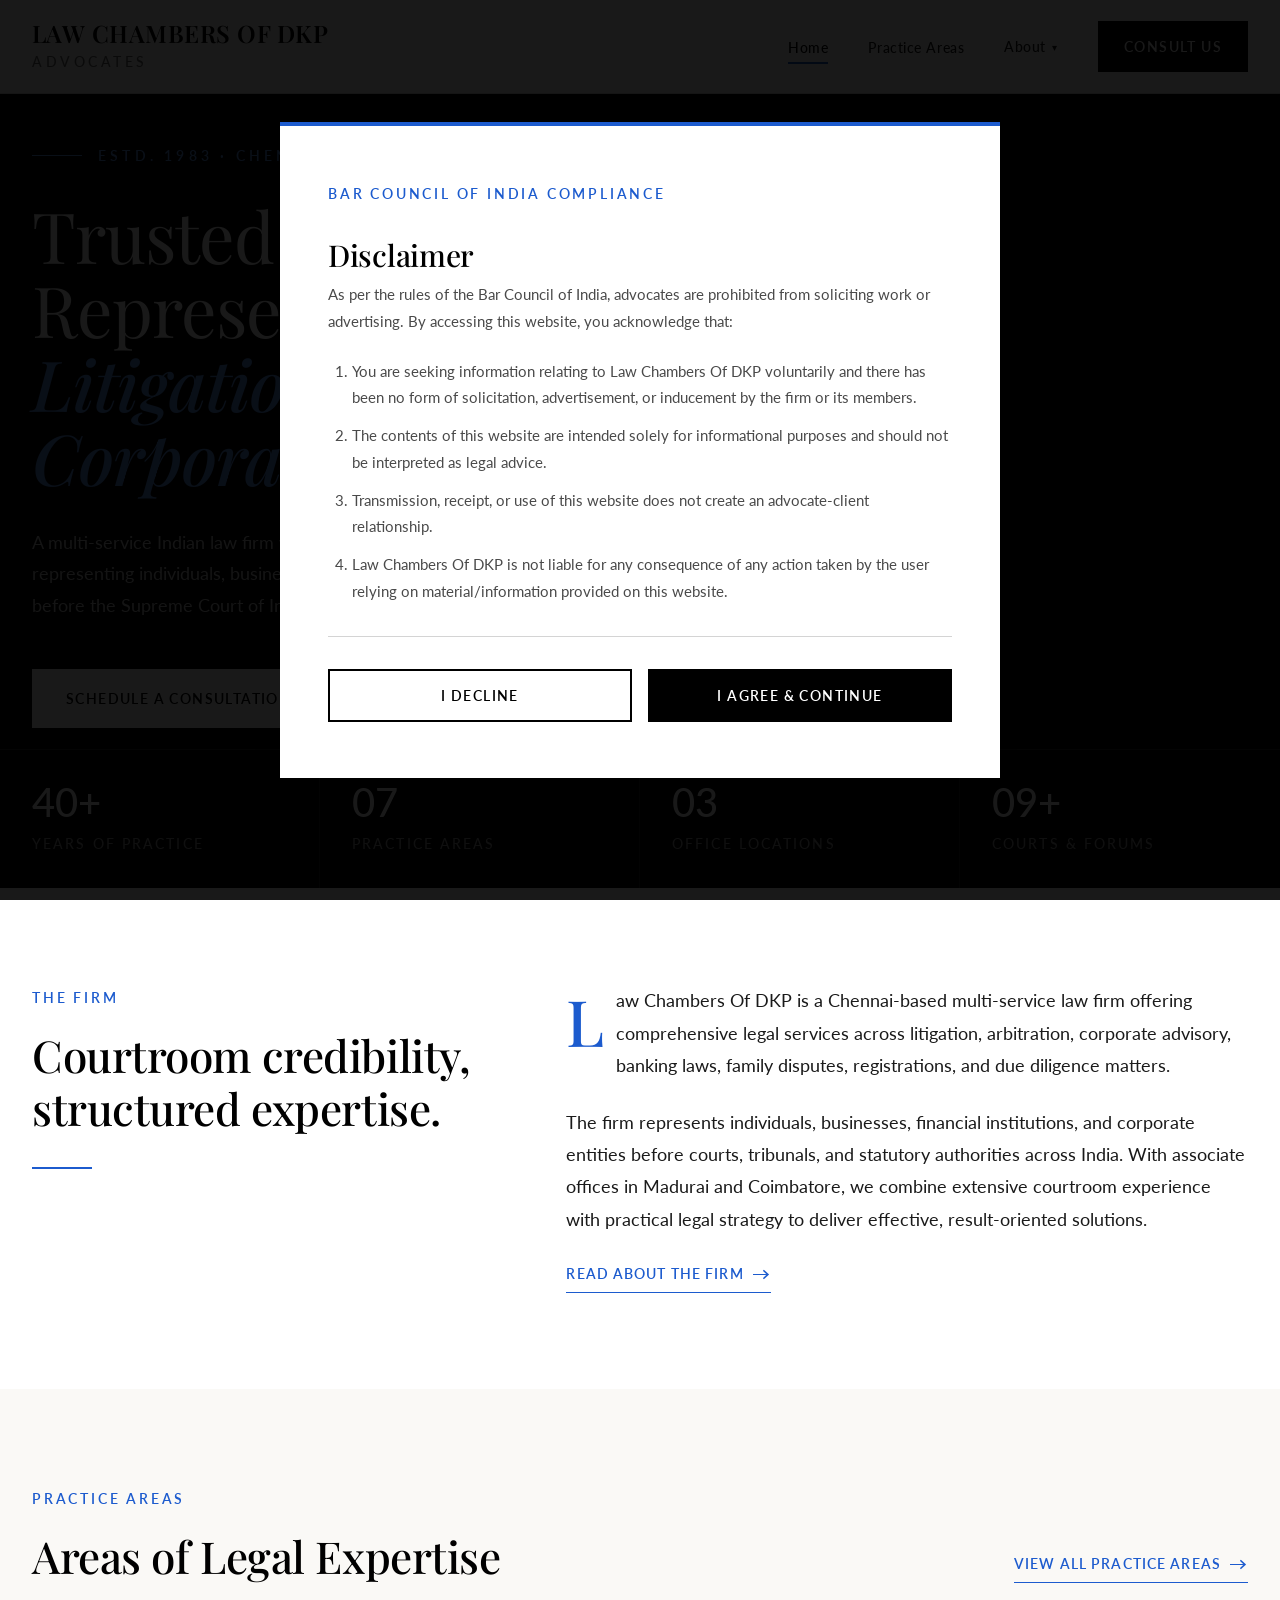
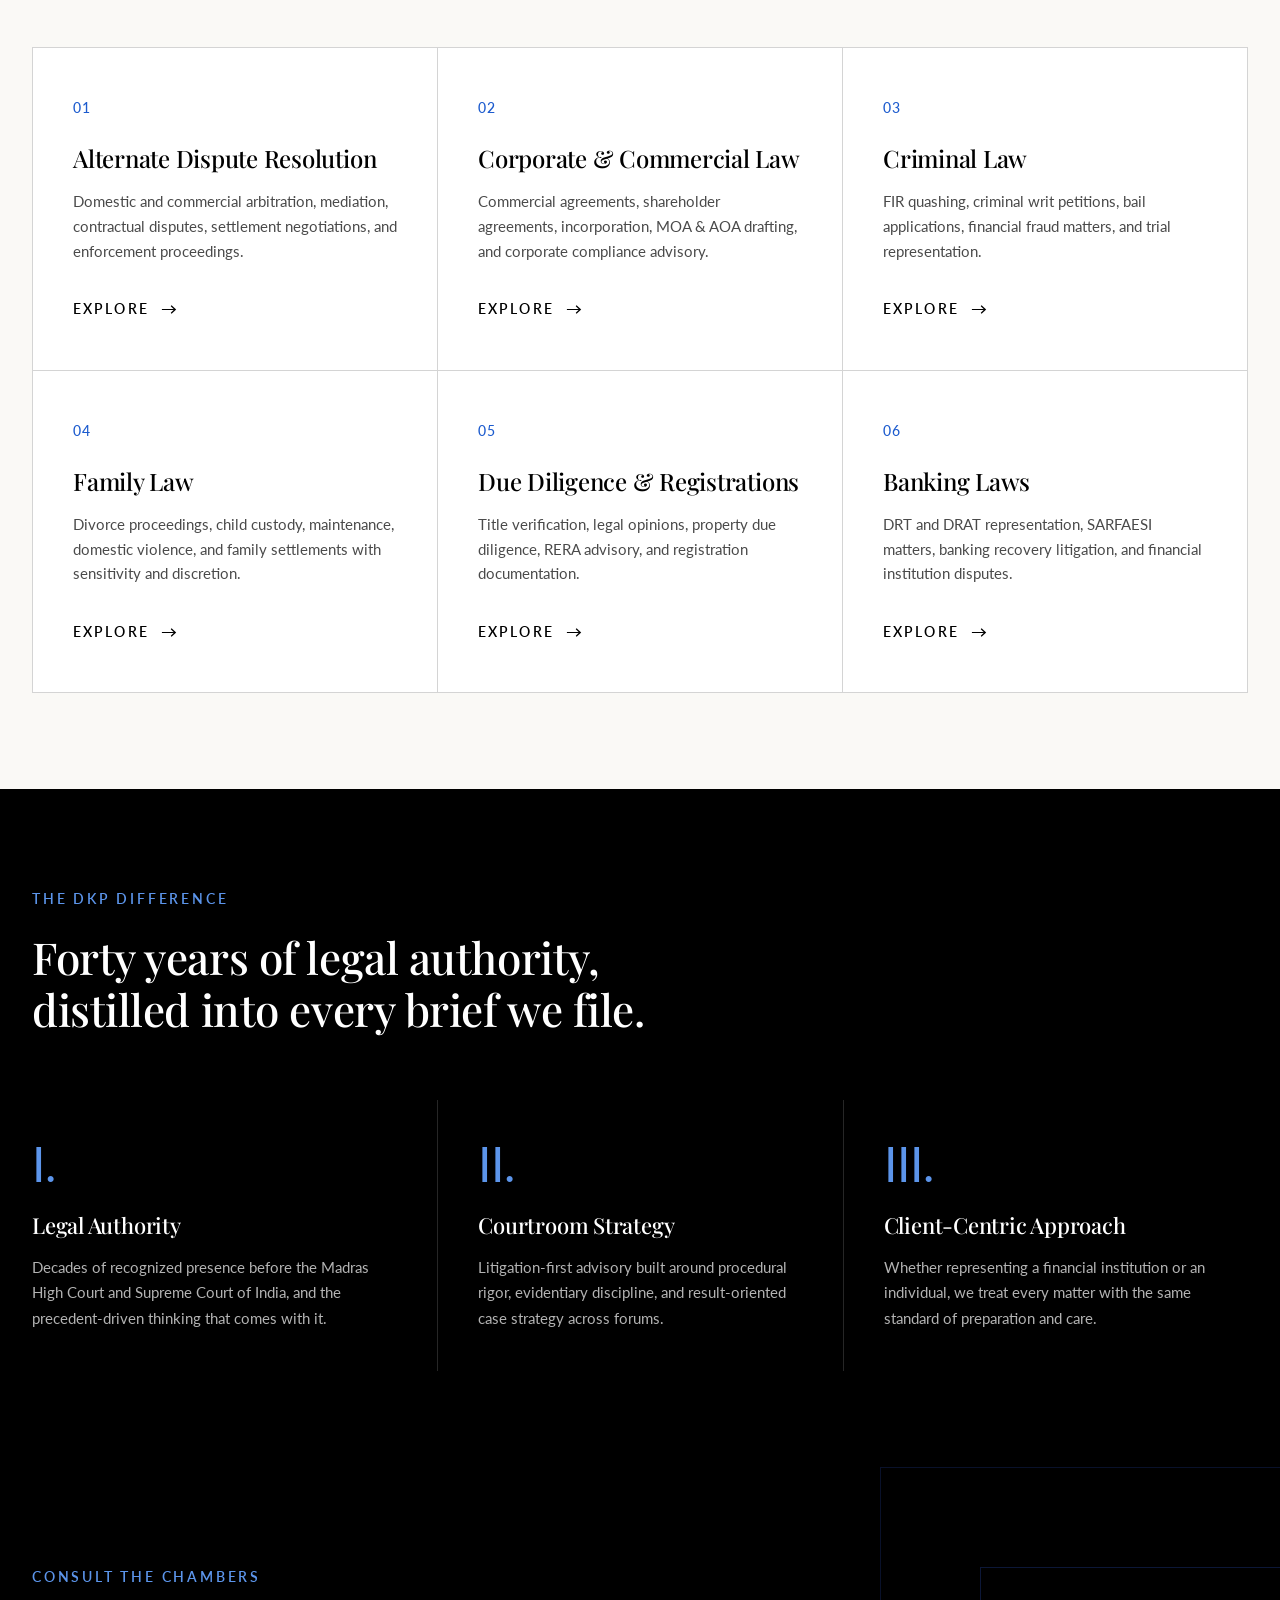
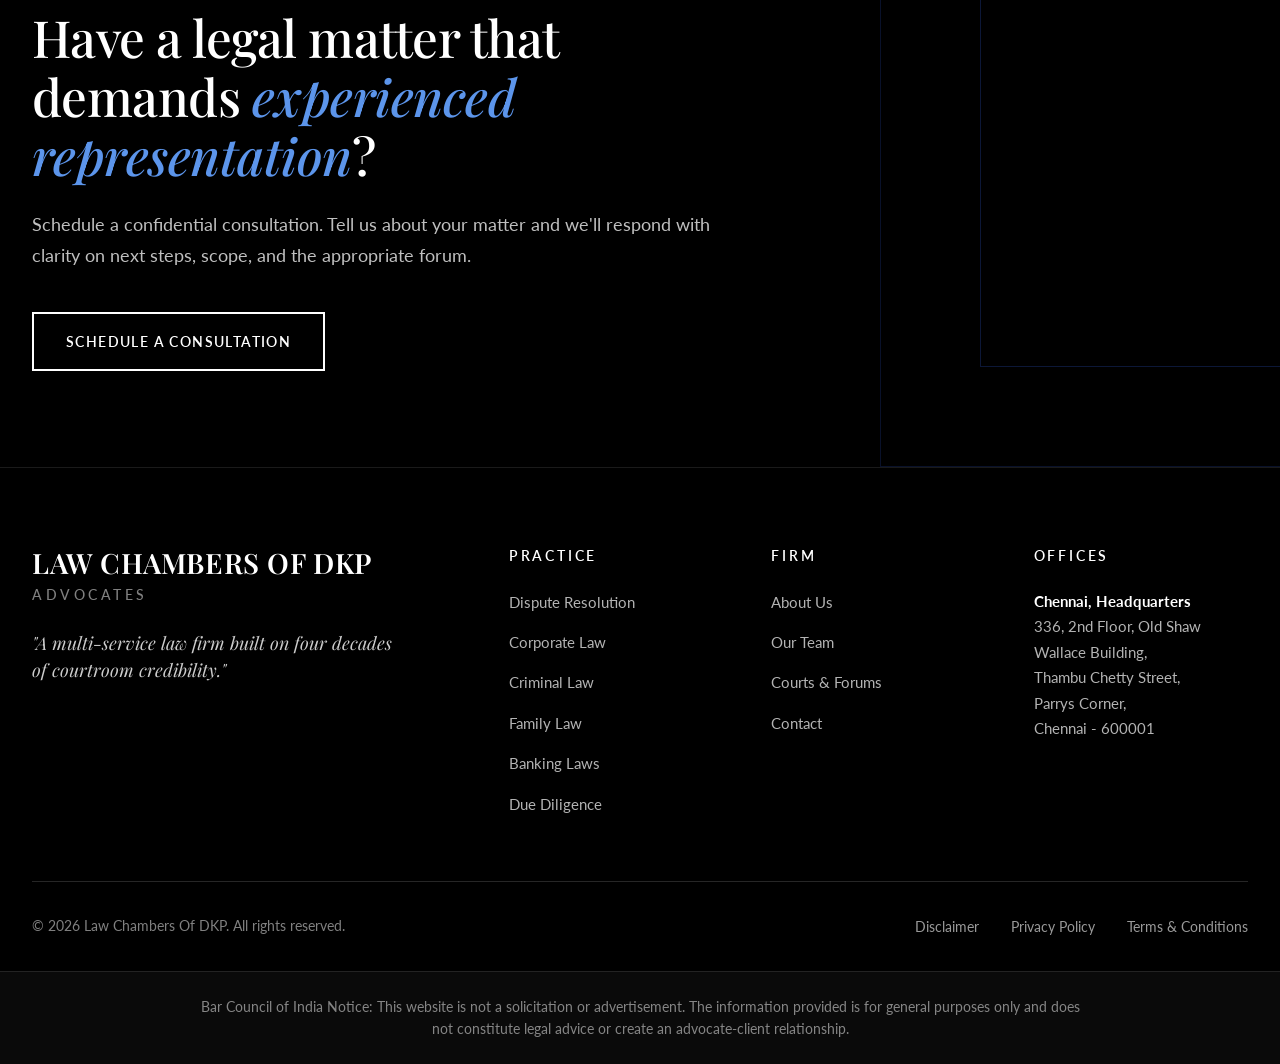
==== commit 042b2b95: "Admin reset via 6–10 digit code, responsive admin, contact form + UI fixes - Admin: replace magic-li" ====
--- a/website/index.html
+++ b/website/index.html
@@ -289,7 +289,8 @@
             <li style="color: rgba(255,255,255,0.7); line-height: 1.7; font-size: 0.9375rem;">
               <strong style="color: var(--color-white);">Chennai, Headquarters</strong><br />
               336, 2nd Floor, Old Shaw Wallace Building,<br />
-              Thambu Chetty Street, Parrys Corner,<br />
+              Thambu Chetty Street,<br />
+              Parrys Corner,<br />
               Chennai - 600001
             </li>
           </ul>
@@ -299,9 +300,9 @@
       <div class="footer-bottom">
         <p class="footer-copyright">© 2026 Law Chambers Of DKP. All rights reserved.</p>
         <ul class="footer-legal-links">
-          <li><a href="#disclaimer">Disclaimer</a></li>
-          <li><a href="#privacy">Privacy Policy</a></li>
-          <li><a href="#terms">Terms & Conditions</a></li>
+          <li>Disclaimer</li>
+          <li>Privacy Policy</li>
+          <li>Terms & Conditions</li>
         </ul>
       </div>
     </div>
--- a/website/assets/css/styles.css
+++ b/website/assets/css/styles.css
@@ -935,6 +935,9 @@
   padding: 4rem 3rem;
   transition: all var(--transition);
   position: relative;
+  /* Column layout so the stats block can be pinned to the bottom of the card */
+  display: flex;
+  flex-direction: column;
 }
 
 .team-card:hover {
@@ -1005,6 +1008,8 @@
   padding-top: 1.5rem;
   border-top: 1px solid var(--color-line);
   font-size: 0.875rem;
+  /* Push the stats + divider to the bottom so they align across all cards */
+  margin-top: auto;
 }
 
 .team-meta-item {
@@ -1499,14 +1504,11 @@
   list-style: none;
 }
 
-.footer-legal-links a {
+/* Legal items are plain text for now (no pages yet) — not clickable, no hover */
+.footer-legal-links li {
   color: rgba(255, 255, 255, 0.6);
   font-size: 0.875rem;
-  text-decoration: none;
-}
-
-.footer-legal-links a:hover {
-  color: var(--color-white);
+  cursor: default;
 }
 
 .disclaimer-banner {
